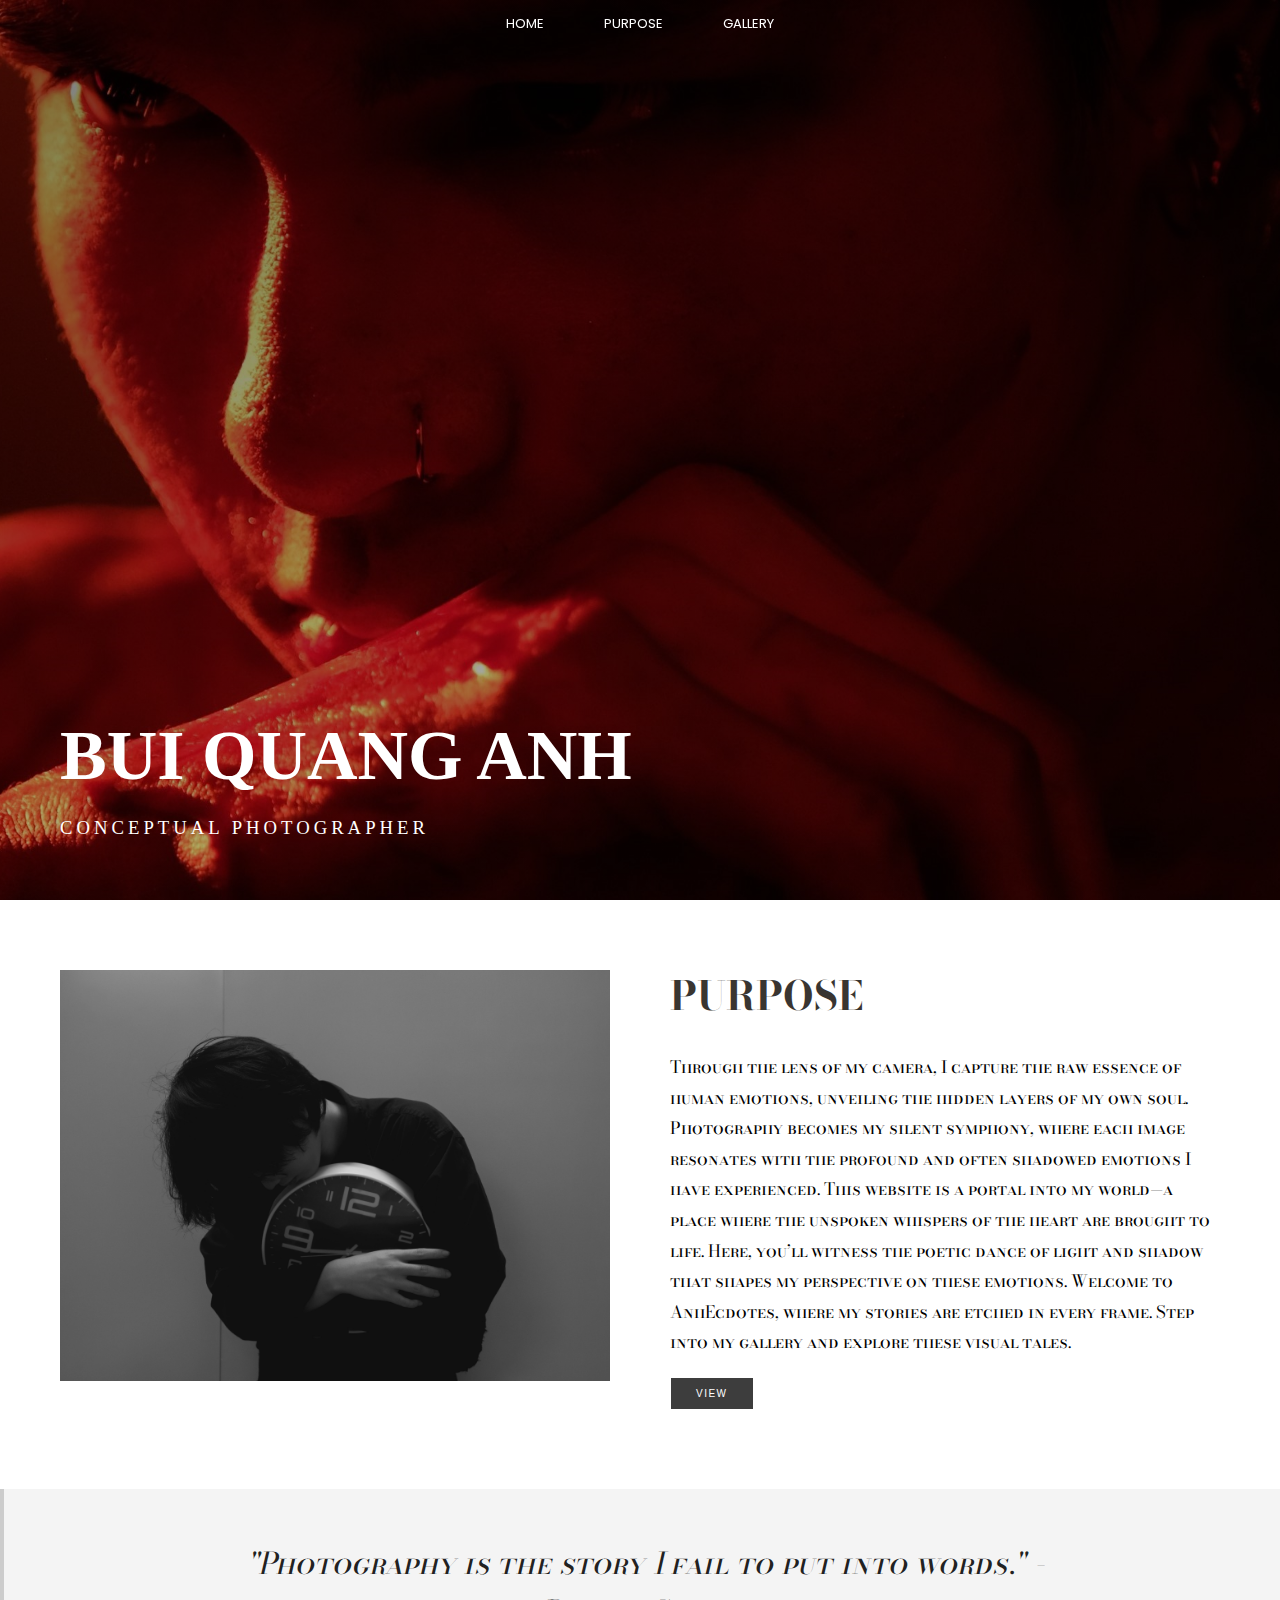
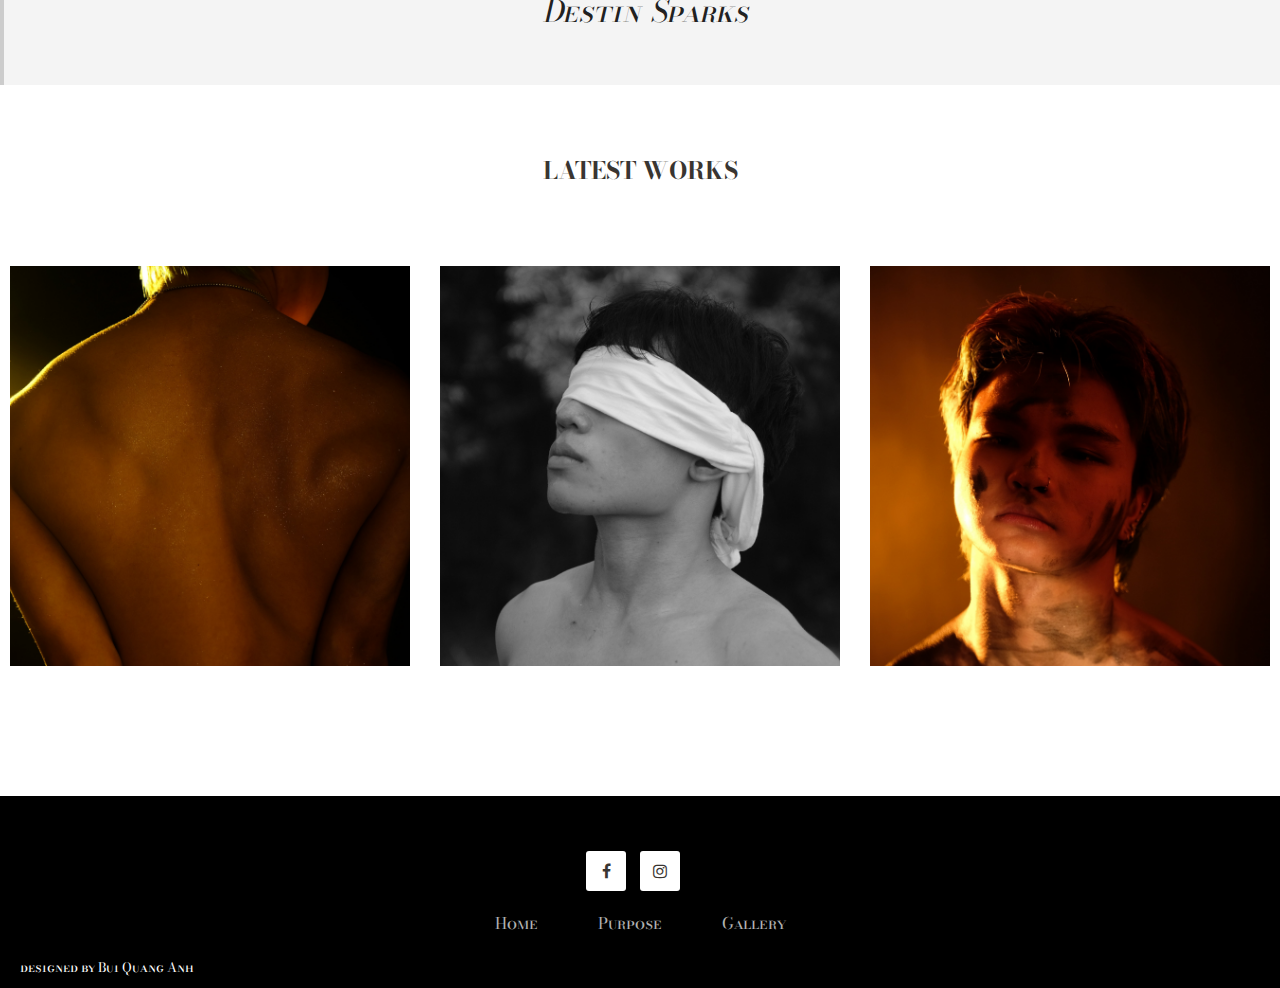
==== index.html @ 9e4a11b5 "Update index.html" ====
<!DOCTYPE html>
<html lang="en">
<head>
    <meta charset="UTF-8">
    <meta http-equiv="X-UA-Compatible" content="IE=edge">
    <meta name="viewport" content="width=device-width, initial-scale=1.0">
    <title>AnhEcdotes</title>

    <meta property="og:title" content="AnhEcdotes by Bui Quang Anh">
    <meta property="og:description" content="Explore the conceptual photography of Bui Quang Anh, capturing deep emotions and telling stories through visual art.">
    <meta property="og:image" content="10.JPG">
    <meta property="og:image:width" content="1200">
    <meta property="og:image:height" content="630">
    
    <link rel="preconnect" href="https://fonts.googleapis.com">
    <link rel="preconnect" href="https://fonts.gstatic.com" crossorigin>
    <link href="https://fonts.googleapis.com/css2?family=Bodoni+Moda+SC:ital,opsz,wght@0,6..96,500;1,6..96,500&family=Cinzel:wght@400..900&family=Playfair+Display:ital,wght@0,400..900;1,400..900&family=Poppins:ital,wght@0,100;0,200;0,300;0,400;0,500;0,600;0,700;0,800;0,900;1,100;1,200;1,300;1,400;1,500;1,600;1,700;1,800;1,900&display=swap" rel="stylesheet">
    <link rel="stylesheet" href = "style.css">
    <link rel="stylesheet" href = "lightbox.css">
    <link rel="stylesheet" href="https://cdnjs.cloudflare.com/ajax/libs/font-awesome/4.7.0/css/font-awesome.min.css">
</head>
<body>
    <!-- header-->
    <header id="header" class="vh-100 flex">
        <script src="script.js"></script>
        <div class="container">
            <div class="navbar">
                <ul class="nav-links">
                    <li><a href="#">HOME</a></li>
                    <li><a href="#about">PURPOSE</a></li>
                    <li><a href="gallery.html">GALLERY</a></li>
                </ul>
                <div class="res-toggle">
                    <div></div>
                    <div></div>
                    <div></div>
                </div>
            </div>
            <div class="header-content">
                <h1>Bui Quang Anh</h1>
                <h3>conceptual photographer</h3>
            </div>
        </div>
    </header>
    <!-- end of header -->

    <!-- main content -->
     <main>
        <!-- about me-->
            <section id="about" class="about py-7">
                <div class="container">
                    <div class="about-content grid">
                        <div class="about-right">
                            <img src="aboutme.jpg">
                        </div>
                        <div class="about-left">
                            <div class = "title">
                                <h2>PURPOSE</h2>
                            </div>
                            <p class="lead">
                                Through the lens of my camera, I capture the raw essence of human emotions, unveiling the hidden layers of my own soul. Photography becomes my silent symphony, where each image resonates with the profound and often shadowed emotions I have experienced. This website is a portal into my world—a place where the unspoken whispers of the heart are brought to life. Here, you’ll witness the poetic dance of light and shadow that shapes my perspective on these emotions. Welcome to AnhEcdotes, where my stories are etched in every frame. Step into my gallery and explore these visual tales.
                            </p>
                            <a href="gallery.html">
                                <button class = "button">
                                    VIEW
                                </button>
                            </a>
                        </div>
                    </div>
                </div>
            </section>
        <!-- end of about me -->
     </main>
    <!-- end of main content-->

    <!-- quote -->
    <section id="quote" class="quote py-7">
        <div class="container">
            <div class="quote-content">
                "Photography is the story I fail to put into words." - Destin Sparks
            </div>
        </div>
    </section>
    <!-- end of quote-->

    <!-- photo showcase -->
    <section id="showcase" class="showcase py-7">
        <h2 style="text-align: center;"> LATEST WORKS</h2>
        <div class="home-gallery">
                <div class="photo">
                    <img src="home1.JPG" alt="Photo 1">
                </div>
                <div class="photo">
                    <img src="home2.JPG" alt="Photo 1">
                </div>
                <div class="photo">
                    <img src="home3.JPG" alt="Photo 1">
                </div>
        </div>
    </section>
    <!-- end of photo showcase-->

    <!-- start of footer-->
    <footer>
        <div class="footer-container">
            <ul class="social-icons">
                <li>
                    <a href ="https://www.facebook.com/bui.quanganh.33821/" class="flex">
                        <i class="fa fa-facebook"></i>
                    </a>
                </li>
                <li>
                    <a href ="https://www.instagram.com/bobily.visuals/" class="flex">
                        <i class="fa fa-instagram"></i>
                    </a>
                </li>
            </ul>
            <div class="footer-nav">
                <ul>
                    <li><a href="">Home</a></li>
                    <li><a href="#about">Purpose</a></li>
                    <li><a href="gallery.html">Gallery</a></li>
                    
                </ul>
            </div>
            <div style="font-size: small; color: white;">
                designed by Bui Quang Anh
            </div>
        </div>
    </footer>
    <!-- end of footer-->
</body>
</html>
---- style.css ----
@import url('https://fonts.googleapis.com/css2?family=Bodoni+Moda+SC:ital,opsz,wght@0,6..96,500;1,6..96,500&family=Cinzel:wght@400..900&family=Playfair+Display:ital,wght@0,400..900;1,400..900&family=Poppins:ital,wght@0,100;0,200;0,300;0,400;0,500;0,600;0,700;0,800;0,900;1,100;1,200;1,300;1,400;1,500;1,600;1,700;1,800;1,900&display=swap');




:root{
    --transition: all 300ms ease-in-out;
    --dark-color: #393531;
    --light-color: #fff;
}
*{
    box-sizing: border-box;
    padding: 0;
    margin: 0;
    outline: 0;
}
html{
    font-size: 10px;
    scroll-behavior: smooth;
}
body{
    font-size: 1.6rem;
    font-family: 'Bodoni Moda SC', 'Poppins', sans-serif;
    line-height: 1.6;
}
button, .btn{
    cursor: pointer;
    border: none;
    background: transparent;
}
ul{
    list-style-type: none;
}
a{
    text-decoration: none;
    color: var(--dark-color);
}
img{
    width: 100%;
    display: block;
}
.container{
    max-width: 1200px;
    margin: 0 auto;
    padding: 0 2rem;
}
.vh-100{
    min-height: 100vh;
}
h1, h2, h3{
    margin-top: 0;
    line-height: 1.3;
    margin-bottom: 2rem;
    color: var(--dark-color);
}
.flex{
    display: flex;
    align-items: center;
    justify-content: center;
}

.py-7{
    padding: 7rem 0;
}
.grid{
    display:grid;
    grid-template-columns: repeat(1, 1fr);
    gap: 1rem;
}
.lead{
    padding: 1rem 0;
    font-size: 1.7rem;
    line-height: 1.8;
}

/*header*/
#header{
    display: flex;
    flex-direction: column;
    justify-content: space-between;
    font-family: bodonx ;
    background: linear-gradient(rgba(0,0,0,0.5), rgba(0,0,0,0.3)), url('background.jpg') center/cover no-repeat fixed;
    height: 70vh; /* Full viewport height */
}    

.navbar {
    width: 100%;
    position: fixed;
    top: 0;
    left: 0;
    display: flex;
    justify-content: center;
    background: transparent;
    padding: 1rem;
    transition: background-color 0.3s ease;
    z-index: 1000; /* Ensure the navbar is above other elements */
}

.navbar.scrolled {
    background-color: black;
}

.navbar nav {
    display: flex;
    align-items: center;
}

.nav-links {
    list-style: none;
    display: flex;
    margin: 0;
    padding: 0;
}

.nav-links li {
    margin: 0 3rem;
}

.nav-links a {
    text-decoration: none;
    font-family: 'poppins', sans-serif;
    color: white;
    font-size: 1.3rem;
    transition: color 0.3s ease;
}

.nav-links a:hover {
    color: #f0a500;
}

/* menu for mobile view */
.res-toggle {
    display: none;
    cursor: pointer;
}

.res-toggle div {
    width: 25px;
    height: 3px;
    background-color: white;
    margin: 5px;
    transition: all 0.3s ease;
}

/* Responsive styling */
@media (max-width: 768px) {
    .nav-links {
        display: none;
        flex-direction: column;
        background-color: rgba(0, 0, 0, 0.8);
        position: absolute;
        top: 100%;
        left: 0;
        width: 100%;
        text-align: center;
    }

    .nav-links li {
        margin: 1rem 0;
    }

    .res-toggle {
        display: block;
    }
}

/* Toggle for burger menu */
.nav-active {
    display: flex;
}

#links{
    align-items: flex-start;
}

#header .container{
    width: 100%;
    display: flex;
    flex-direction: column;
    justify-content: space-between;
    height: 100%; /* Full height of header */
}
.header-content{
    align-self: flex-start; /* Align to the left */
    padding-bottom: 4rem;
    margin-top: auto; /* Push header-content to the bottom */
}
.header-content h1{
    font-size: 4.5rem;
    margin-bottom: 0;
    text-transform: uppercase;
    color: var(--light-color);
}
.header-content h3{
    color: var(--light-color);
    font-weight: 300;
    letter-spacing: 4px;
    text-transform: uppercase;
    margin-top: 1.5rem;
}
.social-links{
    display: flex;
    margin-top: 3.5rem;
}
.social-links li a{
    width: 40px;
    height: 40px;
    background-color: var(--light-color);
    margin-right: 1rem;
    border-radius: 0.3rem;
    box-shadow: 0 0 6px 5px rgba(0,0,0,0.2);
    transition: var(--transition);
}
.social-links li a:hover{
    opacity: 0.9;
    background-color: #8b8989;
}

/*about*/
.about-right{
    margin-bottom: 4rem;
    overflow: hidden;
}

.button{
    background-color: #3d3d3d;
    padding:10px 25px;
    text-decoration: none;
    color:#fff;
    font-size: 10px;
    text-align: center;
    display: inline-block;
    letter-spacing: 1.5px;
    margin: 10px 1px;
    cursor: pointer;
}
@media(min-width: 576px){
    .title h2{
        font-size: 4rem;
    }
}
@media(min-width:768px) {
    .header-content h1{
        font-size: 7rem;
    }
    .about-content{
        grid-template-columns: repeat(2, 1fr);
        column-gap: 6rem;
        row-gap: 0;
    }

    .about-right{
        margin-bottom: 0;
    }
}

/*quote*/
#quote {
    background: #f4f4f4;
    text-align: center;
    padding: 5rem 0;
}

#quote .quote-content {
    max-width: 800px;
    margin: 0 auto;
}

#quote {
    font-size: 3rem;
    font-style: italic;
    color: #212121;
    border-left: 4px solid #ccc;
    padding-left: 1rem;
}

/*showcase*/
.home-gallery {
    display: flex;
    justify-content: space-around; 
    align-items: center; 
    gap: 1rem; 
}

.photo {
    flex: 1; 
    box-sizing: border-box; 
}

.photo img {
    width: 100%;
    height: 300px; /* Sets a fixed height for all images */
    object-fit: cover; /* Ensures the image covers the set height while maintaining aspect ratio */
    display: block; /* Removes bottom margin/space */
}

.photo img:hover {
    opacity: 70%;
}
/*gallery*/

#header-gallery{
    display: flex;
    flex-direction: column;
    justify-content: space-between;
    background: linear-gradient(rgba(0,0,0,0.5), rgba(0,0,0,0.3)), url('background.jpg') center/cover no-repeat fixed;
    height: 70vh; /* Full viewport height */
}    

.photo-gallery {
    display: flex;
    justify-content: space-around; 
    align-items: center; 
}

.photo-gallery2 {
    display: flex;
    justify-content: space-around; 
    align-items: center; 
}

.photo-gallery3 {
    display: flex;
    justify-content: space-around; 
    align-items: center; 
}

.photo {
    break-inside: avoid;
    margin-top: 60px;
    margin-bottom: 60px; 
    margin-left: 10px;
    margin-right: 10px;
}

.photo img {
    width: 100%;
    height: auto;
    display: block;
}

/*about me*/
#header-aboutme{
    display: flex;
    flex-direction: column;
    justify-content: space-between;
    background: linear-gradient(rgba(0,0,0,0.5), rgba(0,0,0,0.3)), url('background.jpg') center/cover no-repeat fixed;
    height: 70vh; /* Full viewport height */
}    

.aboutme-right{
    margin-bottom: 4rem;
    height: 450px;
    overflow: hidden;
}

.aboutme-lead{
    opacity: 0.8;
    padding: 1rem 0;
    font-size: 1.7rem;
    font-weight: 300;
    line-height: 1.8;
    margin-left: 200px;
    margin-right: 200px;
}

/*footer*/
footer{
    background-color: black;
}
.footer-container{
    width: 100%;
    padding: 20px 20px 10px;
}
.social-icons{
    display: flex;
    margin-top: 3.5rem;
    justify-content: center;
}
.social-icons li a{
    width: 40px;
    height: 40px;
    background-color: var(--light-color);
    margin-right: 1.4rem;
    border-radius: 0.3rem;
    box-shadow: 0 0 6px 5px rgba(0,0,0,0.2);
    transition: var(--transition);
}
.social-icons li a:hover{
    opacity: 0.9;
    background-color: #8b8989;
}
.footer-nav{
    margin: 20px 0;
}
.footer-nav ul{
    display: flex;
    justify-content: center;
}
.footer-nav ul li a{
    color:#fff; 
    margin: 30px;
    text-decoration: none;
    font-size: 1em;
    opacity: 0.7;
}
.footer-nav ul li a:hover{
    opacity: 0.9;
}
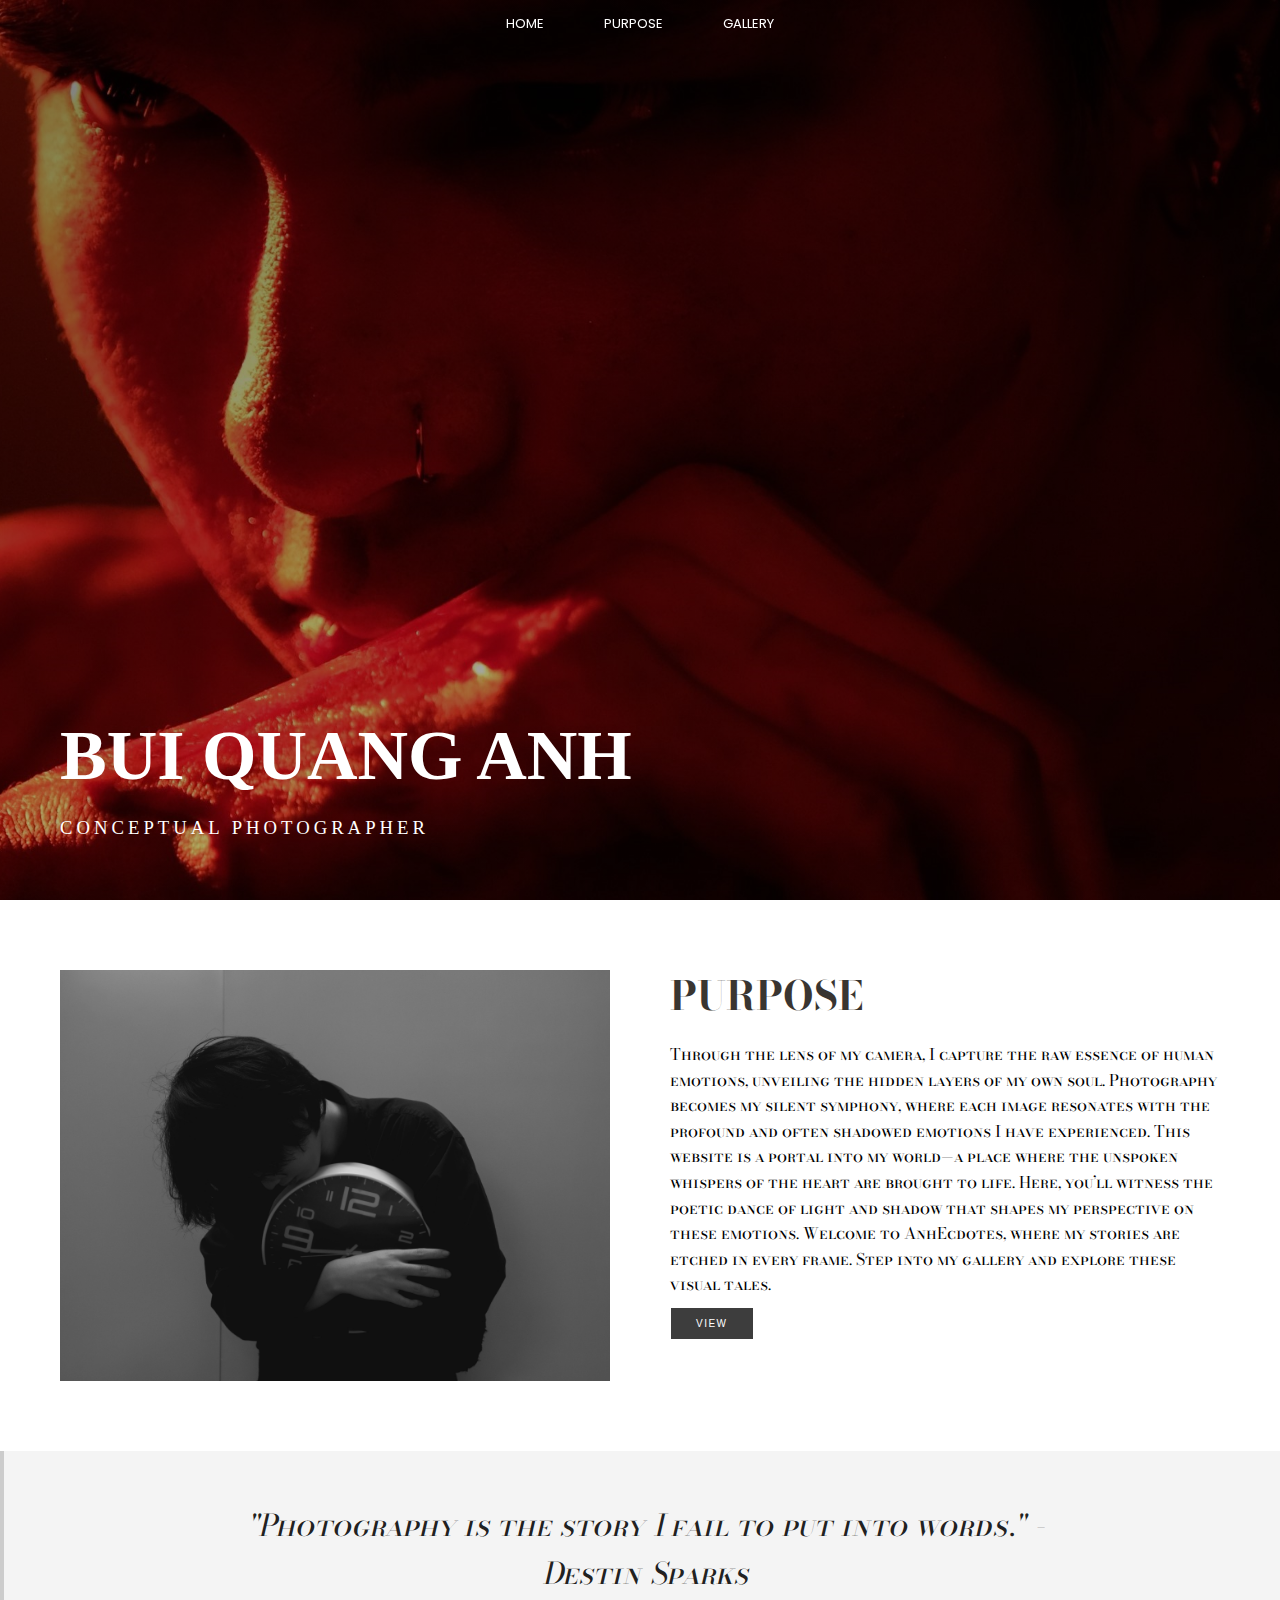
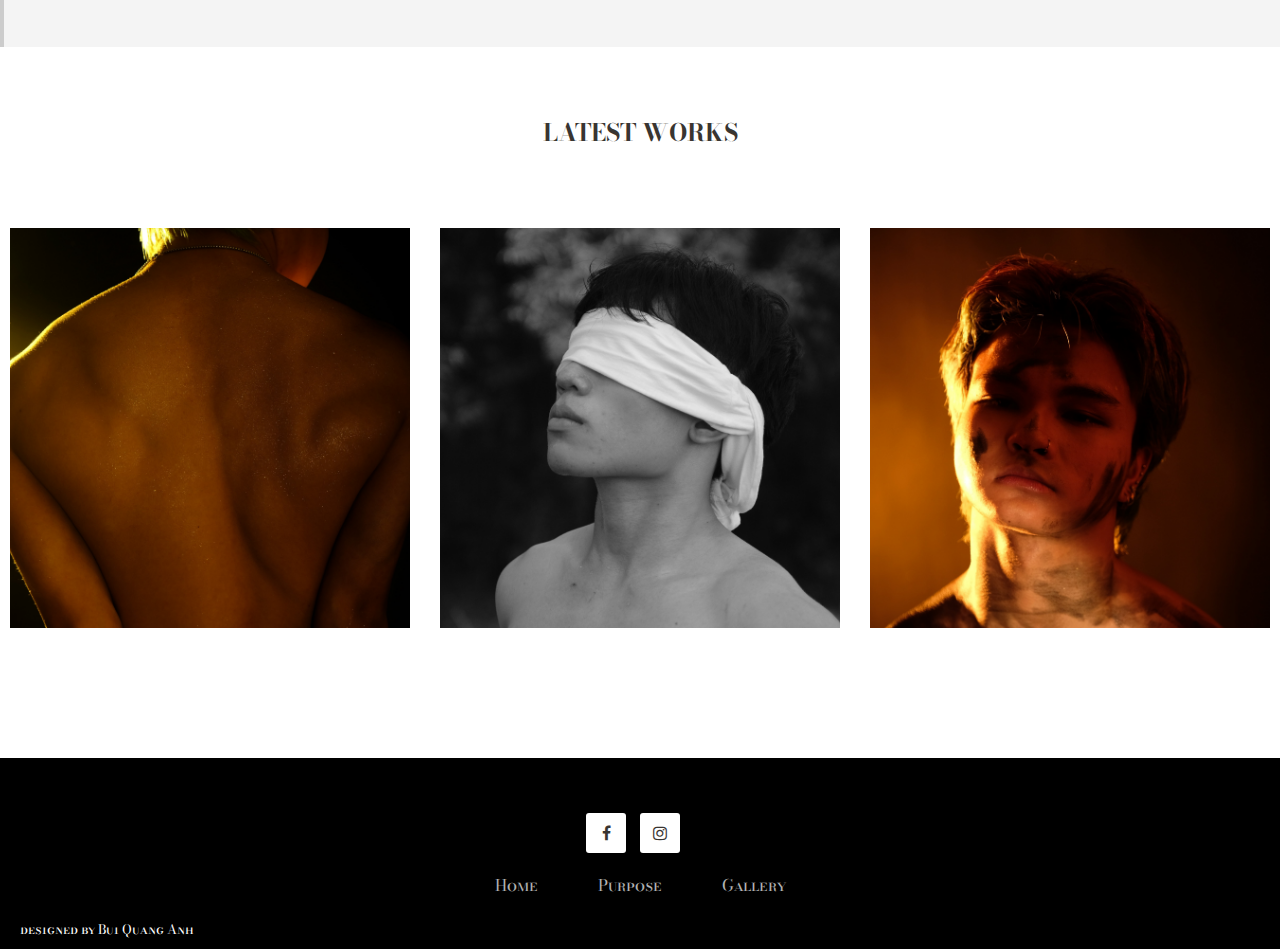
==== commit 2af91f22: "Update index.html" ====
--- a/index.html
+++ b/index.html
@@ -5,12 +5,10 @@
     <meta http-equiv="X-UA-Compatible" content="IE=edge">
     <meta name="viewport" content="width=device-width, initial-scale=1.0">
     <title>AnhEcdotes</title>
+    <link rel="icon" href="R (1).png">
 
     <meta property="og:title" content="AnhEcdotes by Bui Quang Anh">
     <meta property="og:description" content="Explore the conceptual photography of Bui Quang Anh, capturing deep emotions and telling stories through visual art.">
-    <meta property="og:image" content="10.JPG">
-    <meta property="og:image:width" content="1200">
-    <meta property="og:image:height" content="630">
     
     <link rel="preconnect" href="https://fonts.googleapis.com">
     <link rel="preconnect" href="https://fonts.gstatic.com" crossorigin>
@@ -57,7 +55,7 @@
                             <div class = "title">
                                 <h2>PURPOSE</h2>
                             </div>
-                            <p class="lead">
+                            <p>
                                 Through the lens of my camera, I capture the raw essence of human emotions, unveiling the hidden layers of my own soul. Photography becomes my silent symphony, where each image resonates with the profound and often shadowed emotions I have experienced. This website is a portal into my world—a place where the unspoken whispers of the heart are brought to life. Here, you’ll witness the poetic dance of light and shadow that shapes my perspective on these emotions. Welcome to AnhEcdotes, where my stories are etched in every frame. Step into my gallery and explore these visual tales.
                             </p>
                             <a href="gallery.html">
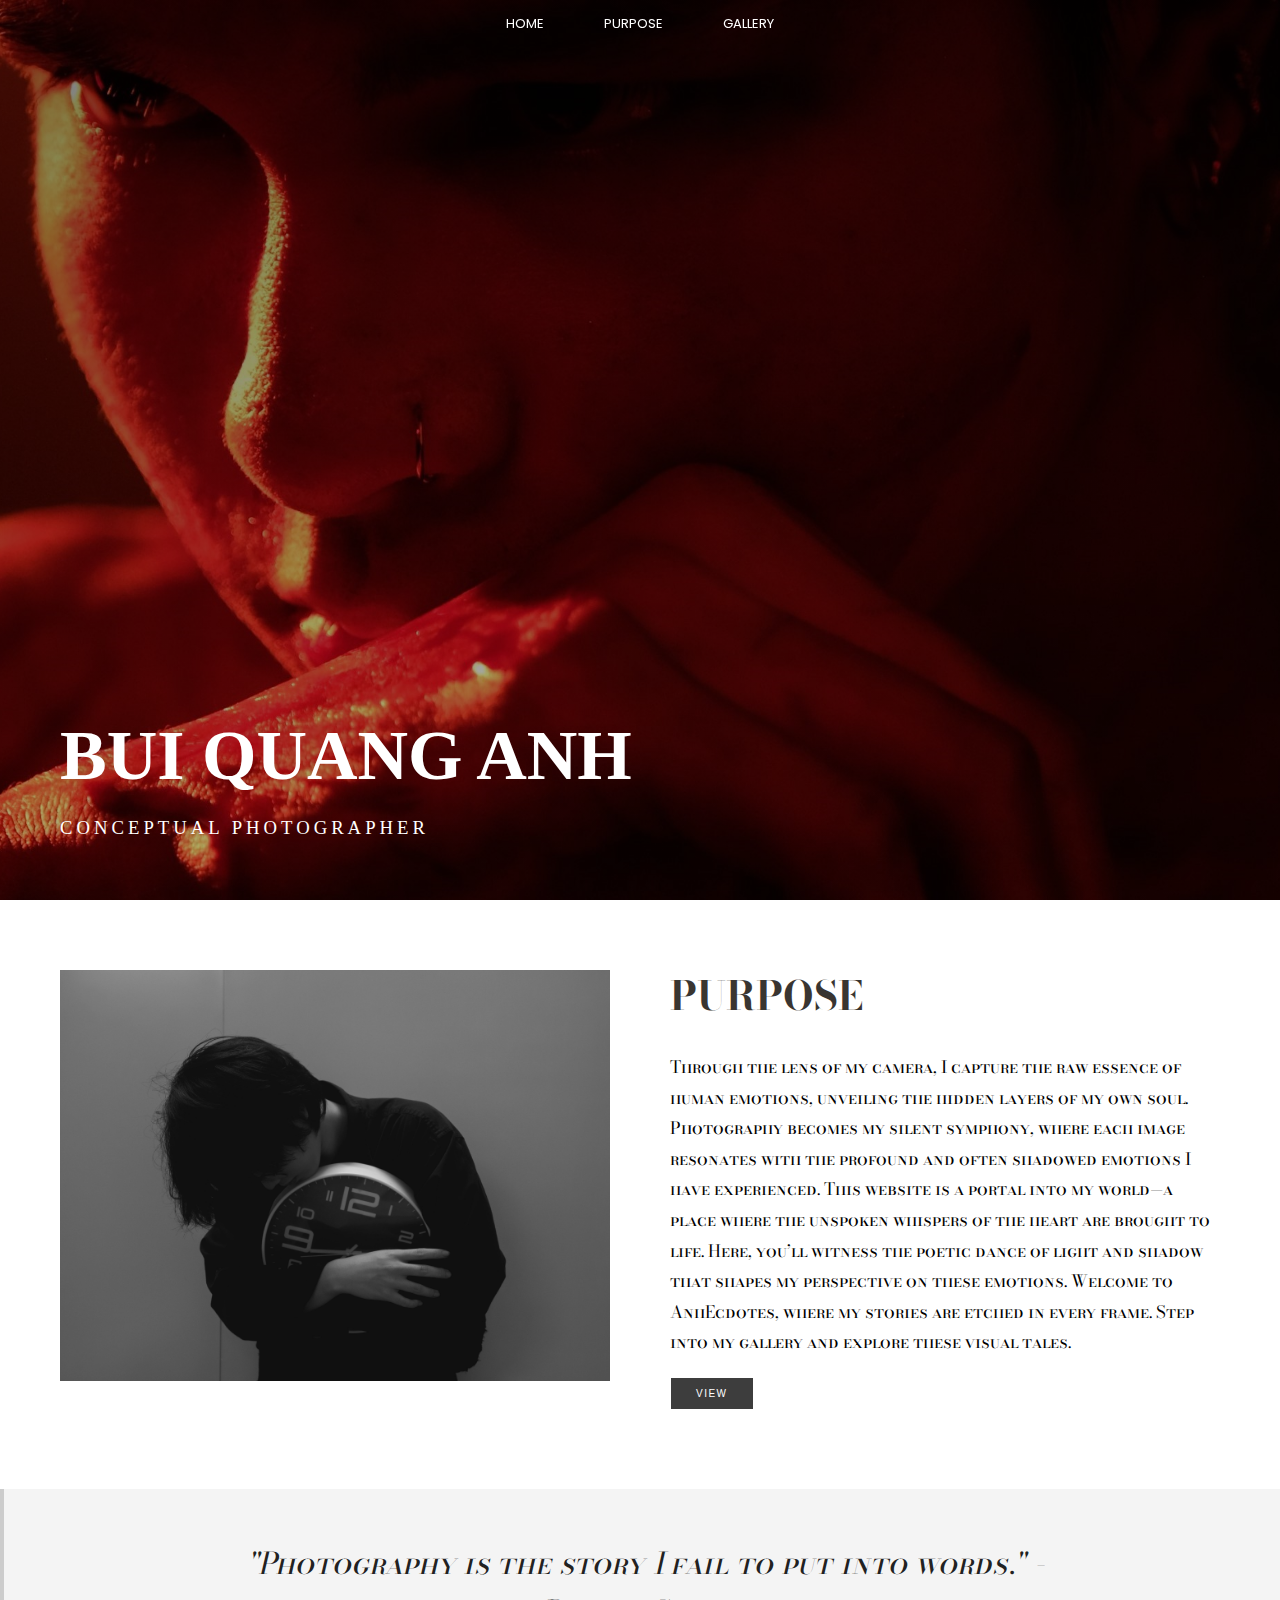
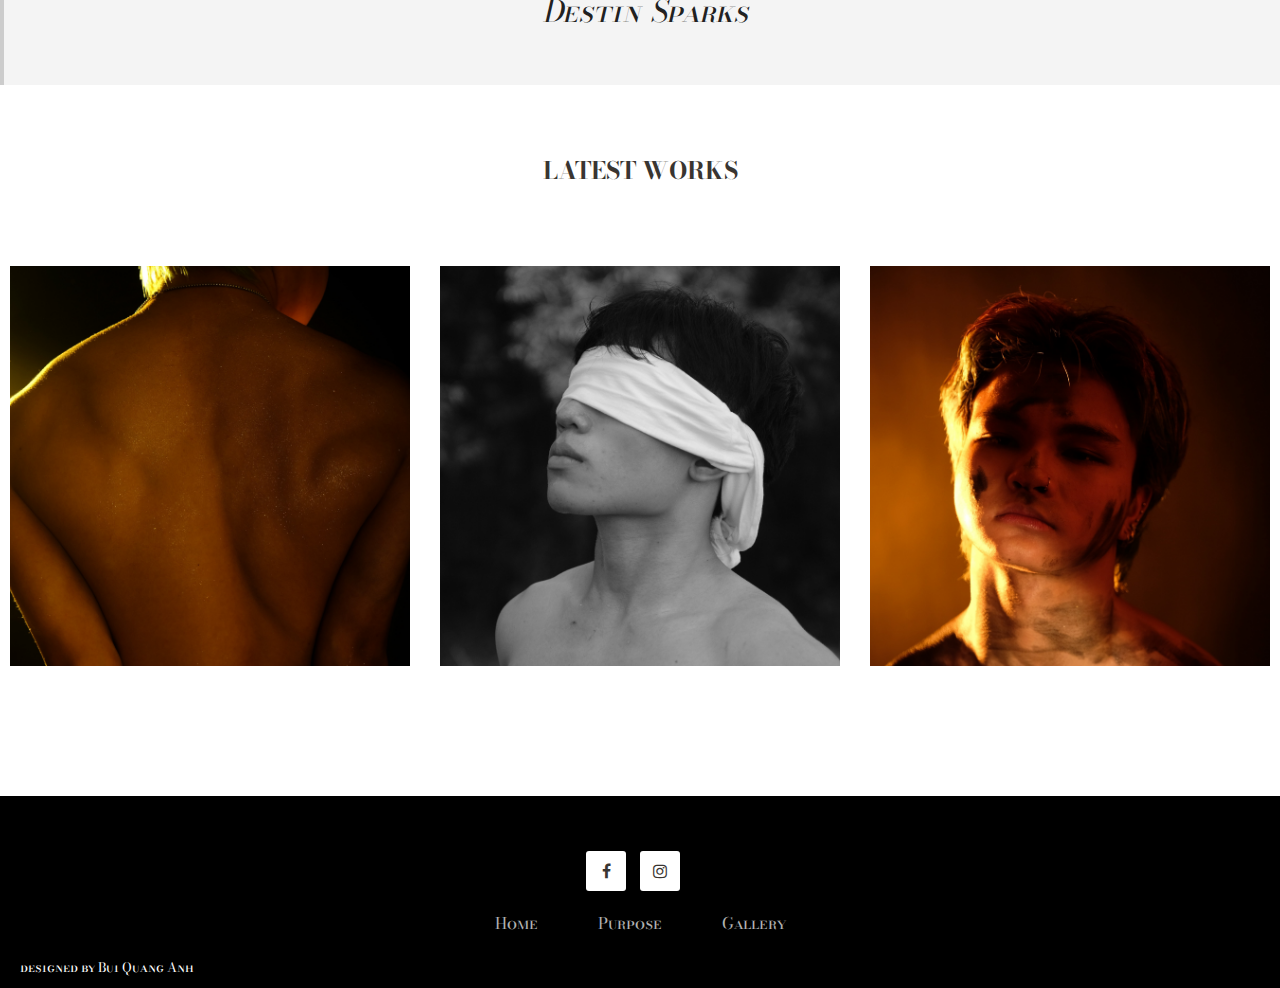
==== commit 55fa0fd3: "Update index.html" ====
--- a/index.html
+++ b/index.html
@@ -55,7 +55,7 @@
                             <div class = "title">
                                 <h2>PURPOSE</h2>
                             </div>
-                            <p>
+                            <p class = "lead">
                                 Through the lens of my camera, I capture the raw essence of human emotions, unveiling the hidden layers of my own soul. Photography becomes my silent symphony, where each image resonates with the profound and often shadowed emotions I have experienced. This website is a portal into my world—a place where the unspoken whispers of the heart are brought to life. Here, you’ll witness the poetic dance of light and shadow that shapes my perspective on these emotions. Welcome to AnhEcdotes, where my stories are etched in every frame. Step into my gallery and explore these visual tales.
                             </p>
                             <a href="gallery.html">
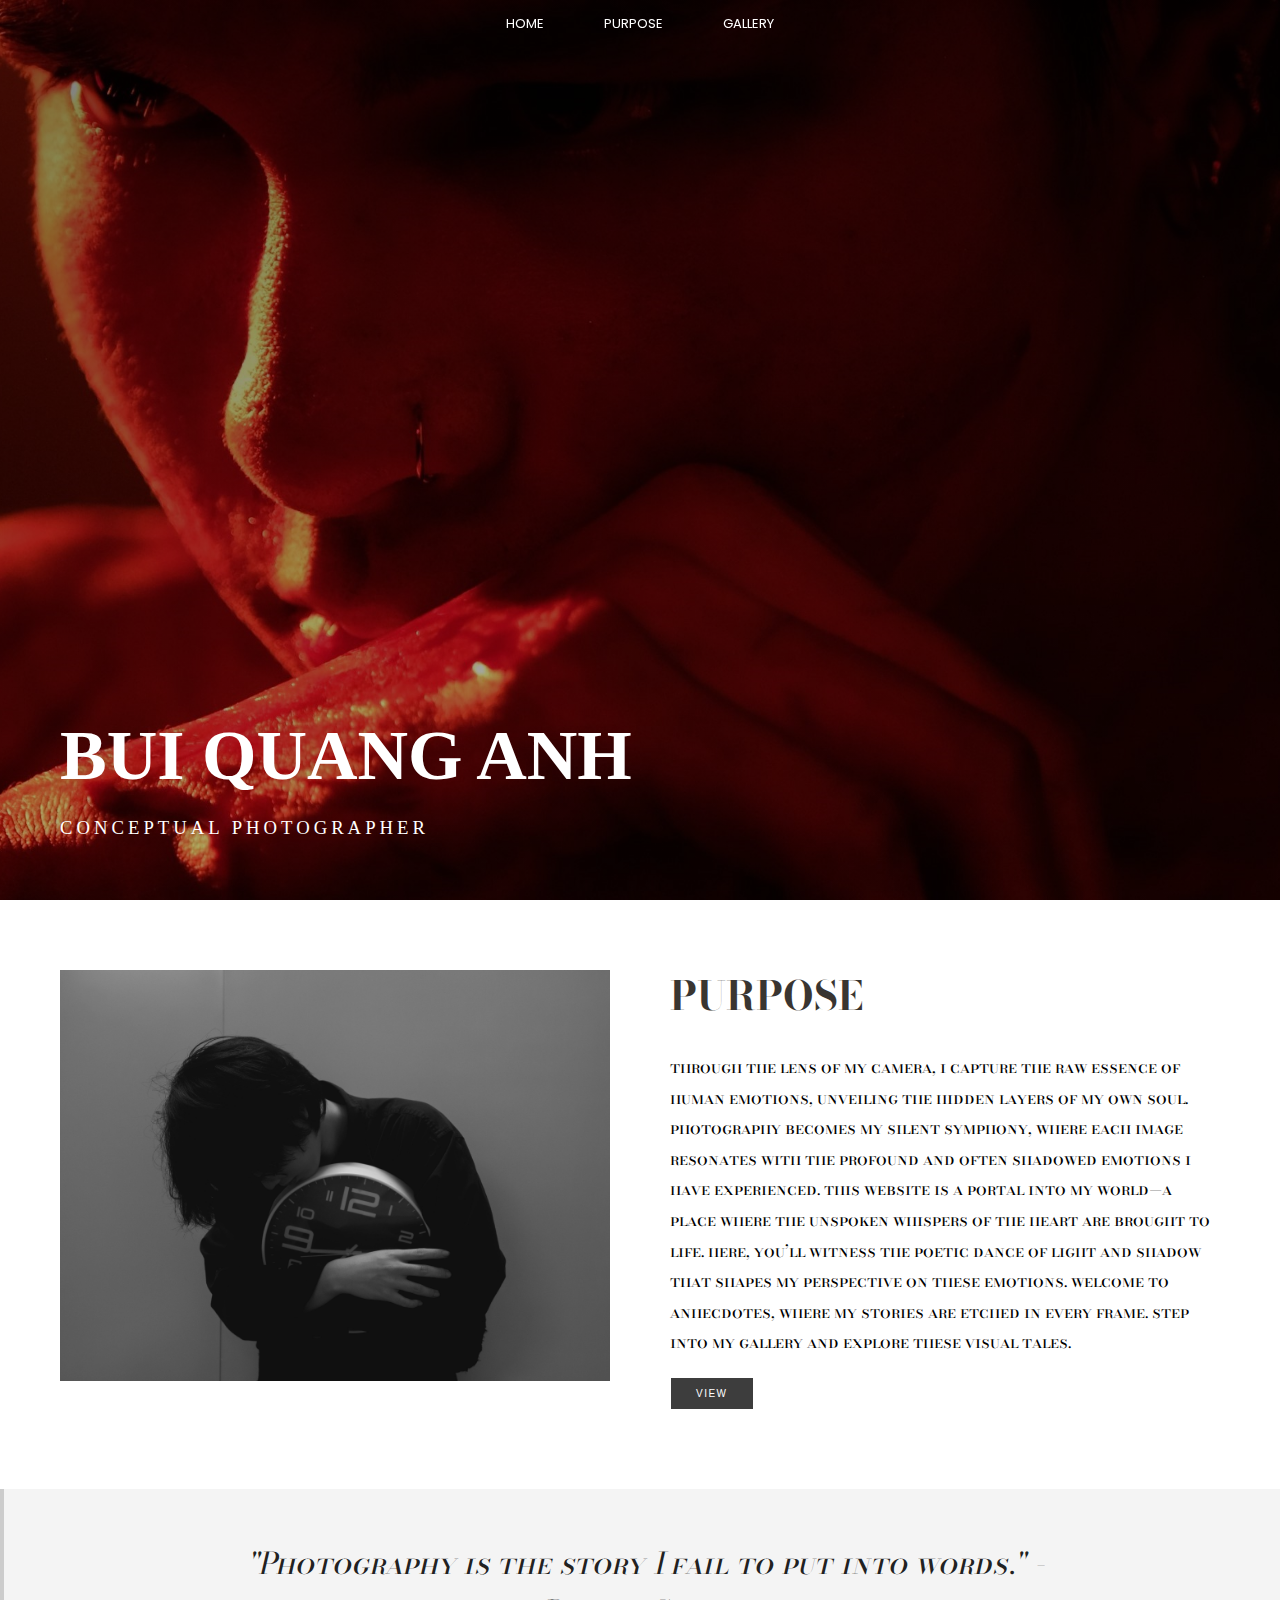
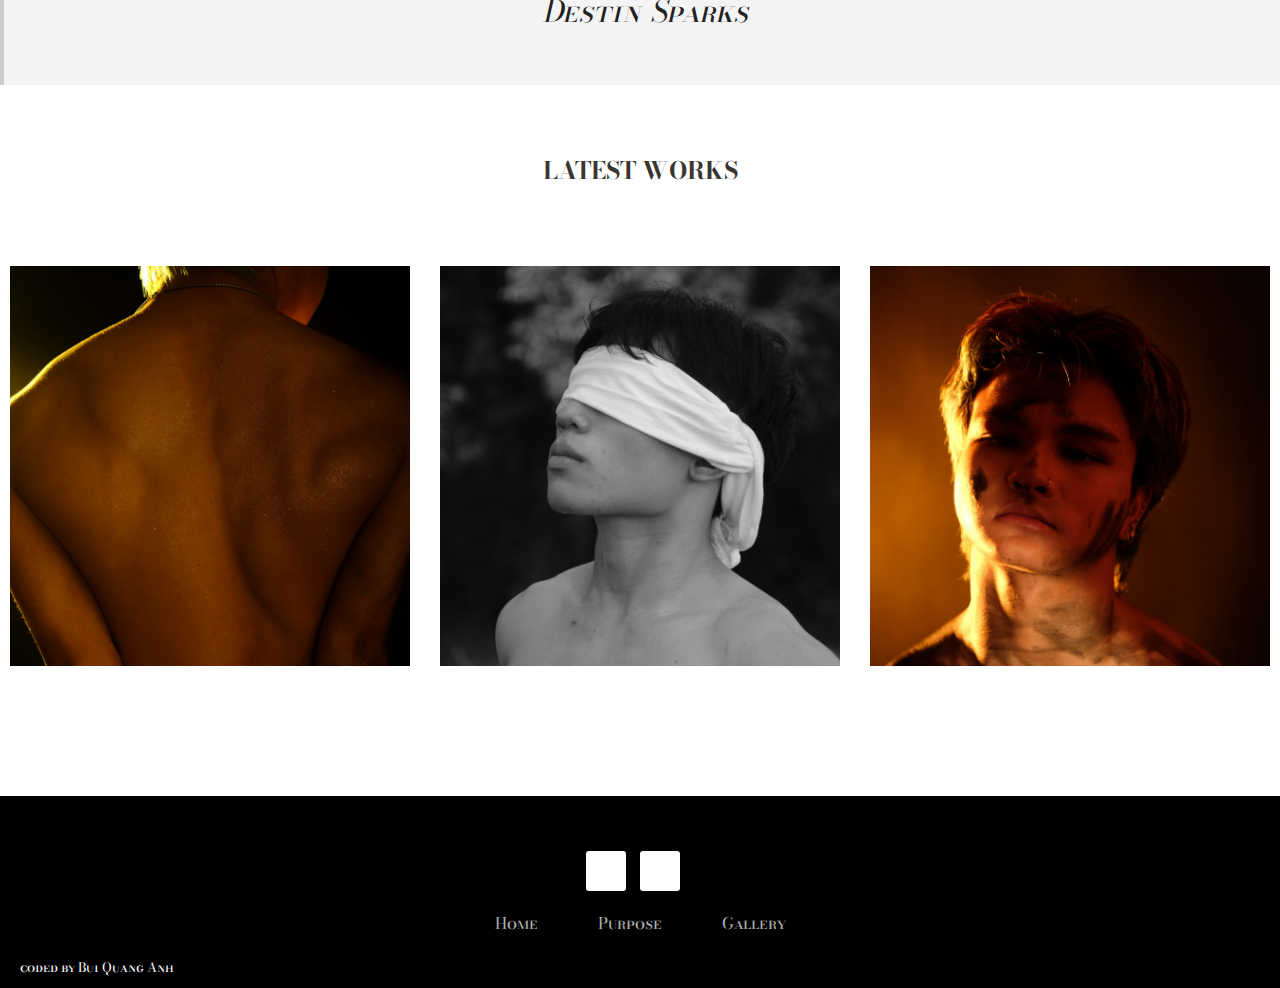
==== commit a5969e4d: "Update index.html" ====
--- a/index.html
+++ b/index.html
@@ -10,12 +10,8 @@
     <meta property="og:title" content="AnhEcdotes by Bui Quang Anh">
     <meta property="og:description" content="Explore the conceptual photography of Bui Quang Anh, capturing deep emotions and telling stories through visual art.">
     
-    <link rel="preconnect" href="https://fonts.googleapis.com">
-    <link rel="preconnect" href="https://fonts.gstatic.com" crossorigin>
-    <link href="https://fonts.googleapis.com/css2?family=Bodoni+Moda+SC:ital,opsz,wght@0,6..96,500;1,6..96,500&family=Cinzel:wght@400..900&family=Playfair+Display:ital,wght@0,400..900;1,400..900&family=Poppins:ital,wght@0,100;0,200;0,300;0,400;0,500;0,600;0,700;0,800;0,900;1,100;1,200;1,300;1,400;1,500;1,600;1,700;1,800;1,900&display=swap" rel="stylesheet">
     <link rel="stylesheet" href = "style.css">
     <link rel="stylesheet" href = "lightbox.css">
-    <link rel="stylesheet" href="https://cdnjs.cloudflare.com/ajax/libs/font-awesome/4.7.0/css/font-awesome.min.css">
 </head>
 <body>
     <!-- header-->
@@ -122,7 +118,7 @@
                 </ul>
             </div>
             <div style="font-size: small; color: white;">
-                designed by Bui Quang Anh
+                coded by Bui Quang Anh
             </div>
         </div>
     </footer>
--- a/style.css
+++ b/style.css
@@ -73,6 +73,7 @@
     padding: 1rem 0;
     font-size: 1.7rem;
     line-height: 1.8;
+    text-transform: lowercase
 }
 
 /*header*/
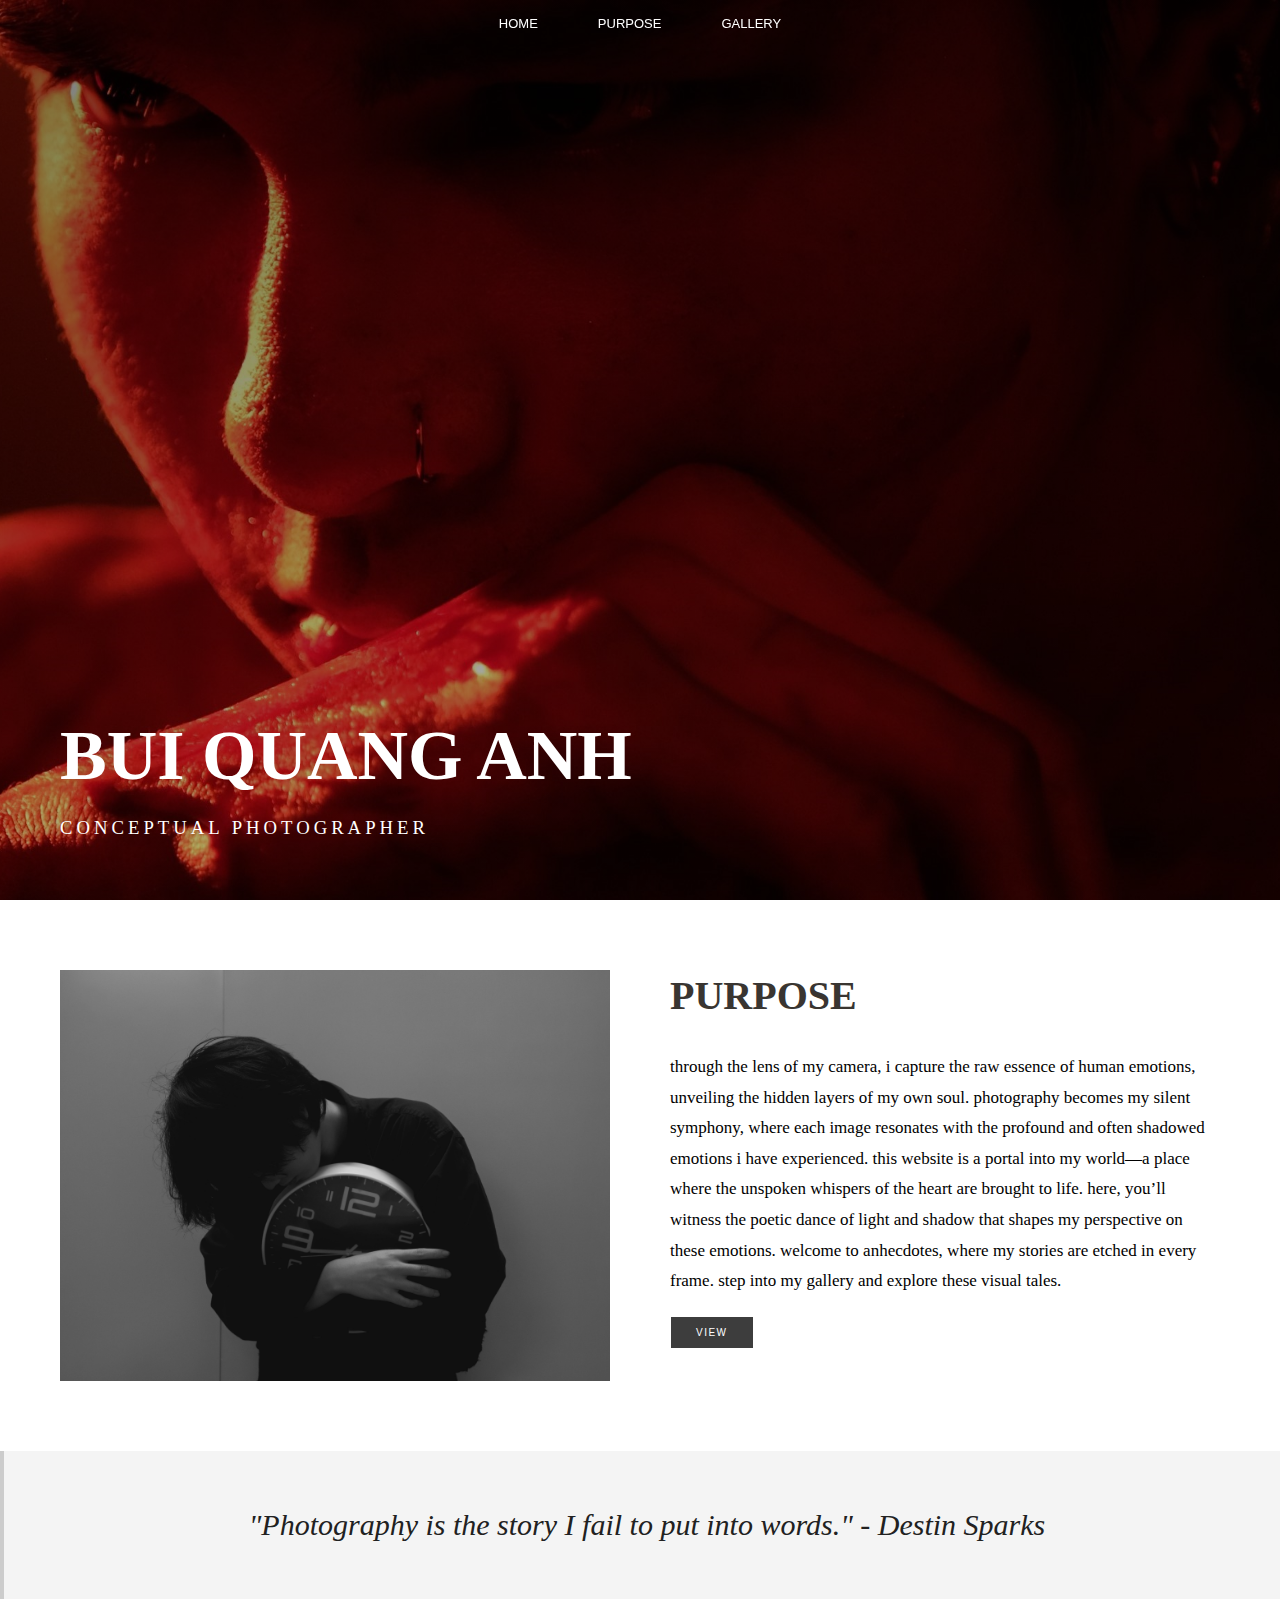
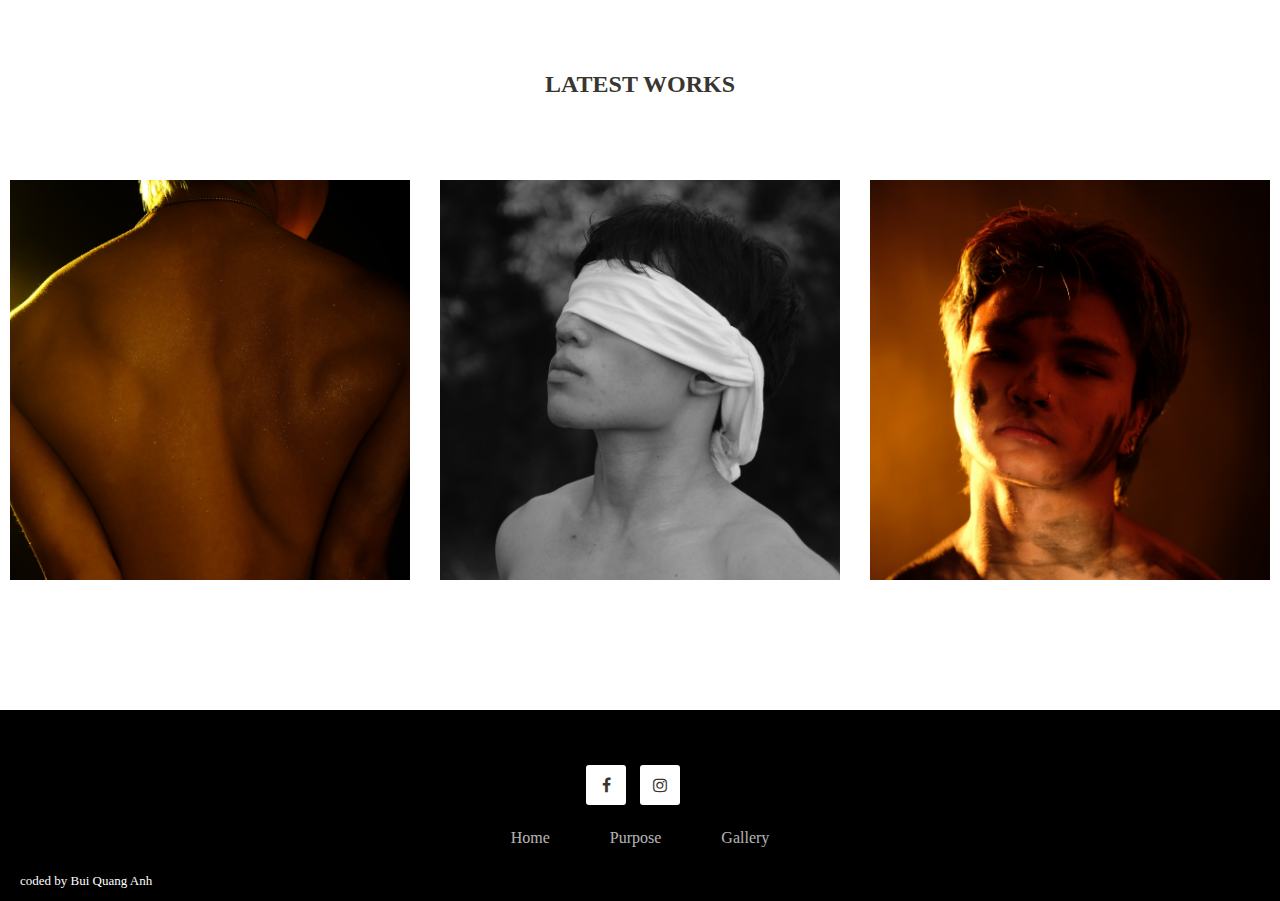
==== commit 7c7b425a: "Update index.html" ====
--- a/index.html
+++ b/index.html
@@ -12,6 +12,7 @@
     
     <link rel="stylesheet" href = "style.css">
     <link rel="stylesheet" href = "lightbox.css">
+    <link rel="stylesheet" href="https://cdnjs.cloudflare.com/ajax/libs/font-awesome/4.7.0/css/font-awesome.min.css">
 </head>
 <body>
     <!-- header-->
--- a/style.css
+++ b/style.css
@@ -1,10 +1,3 @@
-
-
-@import url('https://fonts.googleapis.com/css2?family=Bodoni+Moda+SC:ital,opsz,wght@0,6..96,500;1,6..96,500&family=Cinzel:wght@400..900&family=Playfair+Display:ital,wght@0,400..900;1,400..900&family=Poppins:ital,wght@0,100;0,200;0,300;0,400;0,500;0,600;0,700;0,800;0,900;1,100;1,200;1,300;1,400;1,500;1,600;1,700;1,800;1,900&display=swap');
-
-
-
-
 :root{
     --transition: all 300ms ease-in-out;
     --dark-color: #393531;
@@ -22,7 +15,7 @@
 }
 body{
     font-size: 1.6rem;
-    font-family: 'Bodoni Moda SC', 'Poppins', sans-serif;
+    font-family: 'Times New Roman', Times, serif;
     line-height: 1.6;
 }
 button, .btn{
